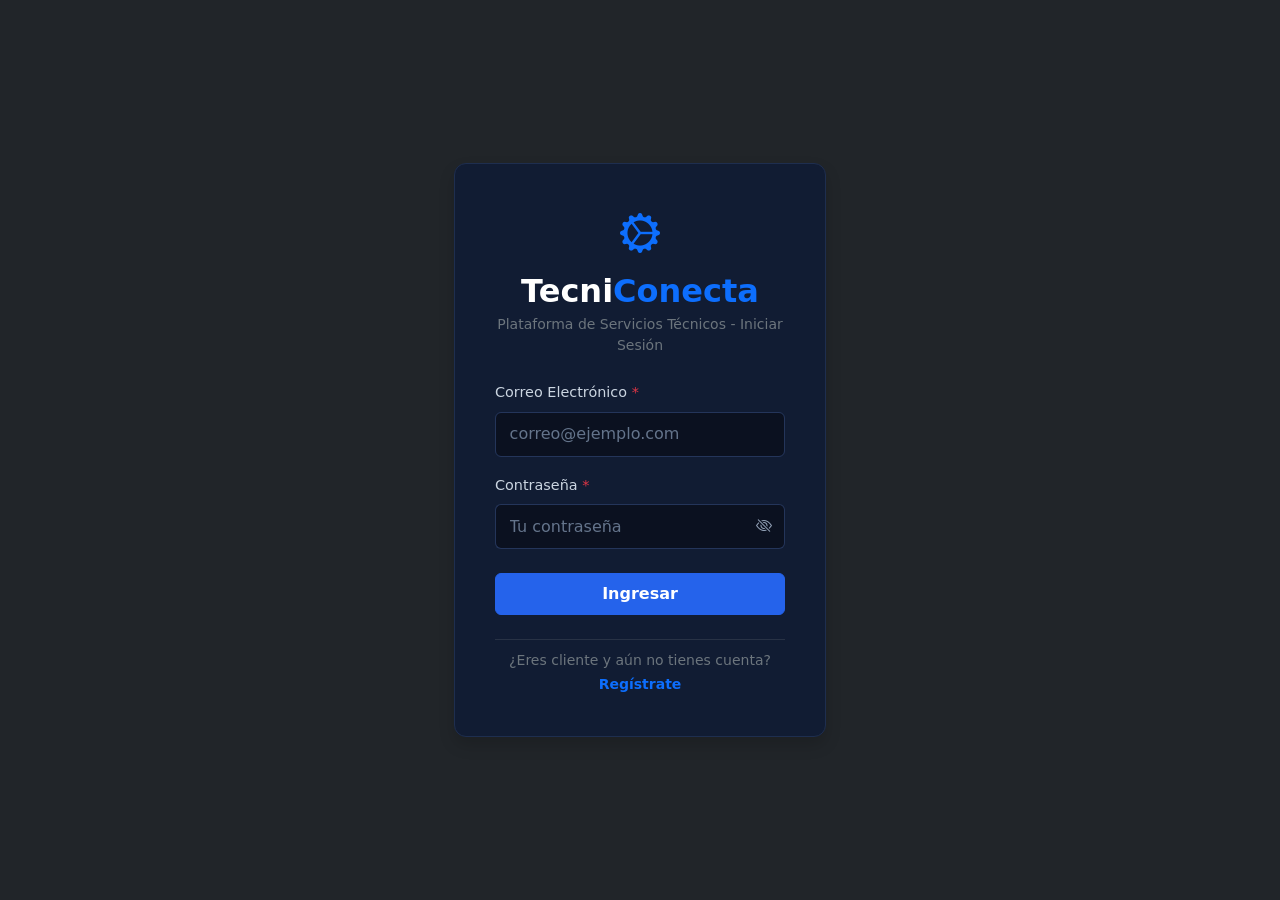
==== vistas/login.html @ 16826fd8 "Inicio de sesion multirol inteligente" ====
<!DOCTYPE html>
<html lang="es">
<head>
    <meta charset="UTF-8">
    <meta name="viewport" content="width=device-width, initial-scale=1.0">
    <title>Iniciar Sesión - TecniConecta</title>
    <link href="https://cdn.jsdelivr.net/npm/bootstrap@5.3.0/dist/css/bootstrap.min.css" rel="stylesheet">
    <link rel="stylesheet" href="https://cdn.jsdelivr.net/npm/bootstrap-icons@1.10.5/font/bootstrap-icons.css">
    <link rel="stylesheet" href="../estilo/login.css">
</head>
<body class="bg-dark text-light">

    <div class="container d-flex align-items-center justify-content-center min-vh-100 py-5">
        <div class="col-12 col-sm-10 col-md-7 col-lg-5 col-xl-4">

            <div class="card card-tecni p-3 p-sm-4 shadow">
                <div class="card-body">

                    <div class="text-center mb-4">
                        <div class="logo-box mb-2">
                            <i class="bi bi-gear-wide-connected fs-1 text-primary"></i>
                        </div>
                        <h2 class="fw-bold mb-1">
                            <span class="text-white">Tecni</span><span class="text-primary">Conecta</span>
                        </h2>
                        <p class="text-secondary small">Plataforma de Servicios Técnicos - Iniciar Sesión</p>
                    </div>

                    <div id="alertContainer"></div>

                    <form id="formLogin" novalidate>

                        <div class="mb-3">
                            <label for="email" class="form-label form-label-tecni">Correo Electrónico <span class="text-danger">*</span></label>
                            <input type="email" class="form-control form-control-tecni" id="email" name="email" placeholder="correo@ejemplo.com" autocomplete="username" required>
                        </div>

                        <div class="mb-4">
                            <label for="password" class="form-label form-label-tecni">Contraseña <span class="text-danger">*</span></label>
                            <div class="input-group">
                                <input type="password" class="form-control form-control-tecni border-end-0" id="password" name="password" placeholder="Tu contraseña" autocomplete="current-password" required>
                                <button class="btn btn-eye border-start-0" type="button" id="togglePassword">
                                    <i class="bi bi-eye-slash" id="iconPassword"></i>
                                </button>
                            </div>
                        </div>

                        <button type="submit" id="btnSubmit" class="btn btn-tecni w-100 py-2 fw-semibold">
                            <span id="btnText">Ingresar</span>
                            <span id="btnSpinner" class="spinner-border spinner-border-sm ms-2 d-none" role="status"></span>
                        </button>
                    </form>

                    <div class="text-center mt-4 pt-2 border-top border-secondary border-opacity-25">
                        <small class="text-secondary">¿Eres cliente y aún no tienes cuenta?
                            <a href="../modulos/Clientes/register-client.html" class="text-primary text-decoration-none fw-semibold">Regístrate</a>
                        </small>
                    </div>

                </div>
            </div>

        </div>
    </div>

    <script src="https://cdn.jsdelivr.net/npm/bootstrap@5.3.0/dist/js/bootstrap.bundle.min.js"></script>
    <script src="../controlador/login.js"></script>
</body>
</html>
---- estilo/login.css ----
body {
    background-color: #0b1120;
    font-family: 'Segoe UI', system-ui, -apple-system, sans-serif;
    color: #f1f5f9;
}

.card-tecni {
    background-color: #111c33;
    border: 1px solid #1e2e4f;
    border-radius: 12px;
}

.logo-box {
    display: inline-block;
}

.form-label-tecni {
    font-size: 0.9rem;
    font-weight: 500;
    color: #cbd5e1;
}

.form-control-tecni {
    background-color: #0b1120;
    border: 1px solid #24355a;
    color: #f8fafc;
    border-radius: 6px;
    padding: 0.6rem 0.85rem;
}

.form-control-tecni:focus {
    background-color: #0b1120;
    border-color: #3b82f6;
    color: #ffffff;
    box-shadow: 0 0 0 3px rgba(59, 130, 246, 0.25);
}

.form-control-tecni::placeholder {
    color: #64748b;
}

.btn-eye {
    background-color: #0b1120;
    border: 1px solid #24355a;
    color: #94a3b8;
    border-radius: 0 6px 6px 0;
}

.btn-eye:hover,
.btn-eye:focus {
    background-color: #17233f;
    border-color: #24355a;
    color: #ffffff;
    box-shadow: none;
}

.btn-tecni {
    background-color: #2563eb;
    border: 1px solid #2563eb;
    color: #ffffff;
    border-radius: 6px;
    transition: background-color 0.2s ease;
}

.btn-tecni:hover {
    background-color: #1d4ed8;
    border-color: #1d4ed8;
    color: #ffffff;
}

.btn-tecni:disabled {
    background-color: #1e3a8a;
    border-color: #1e3a8a;
    color: #94a3b8;
}
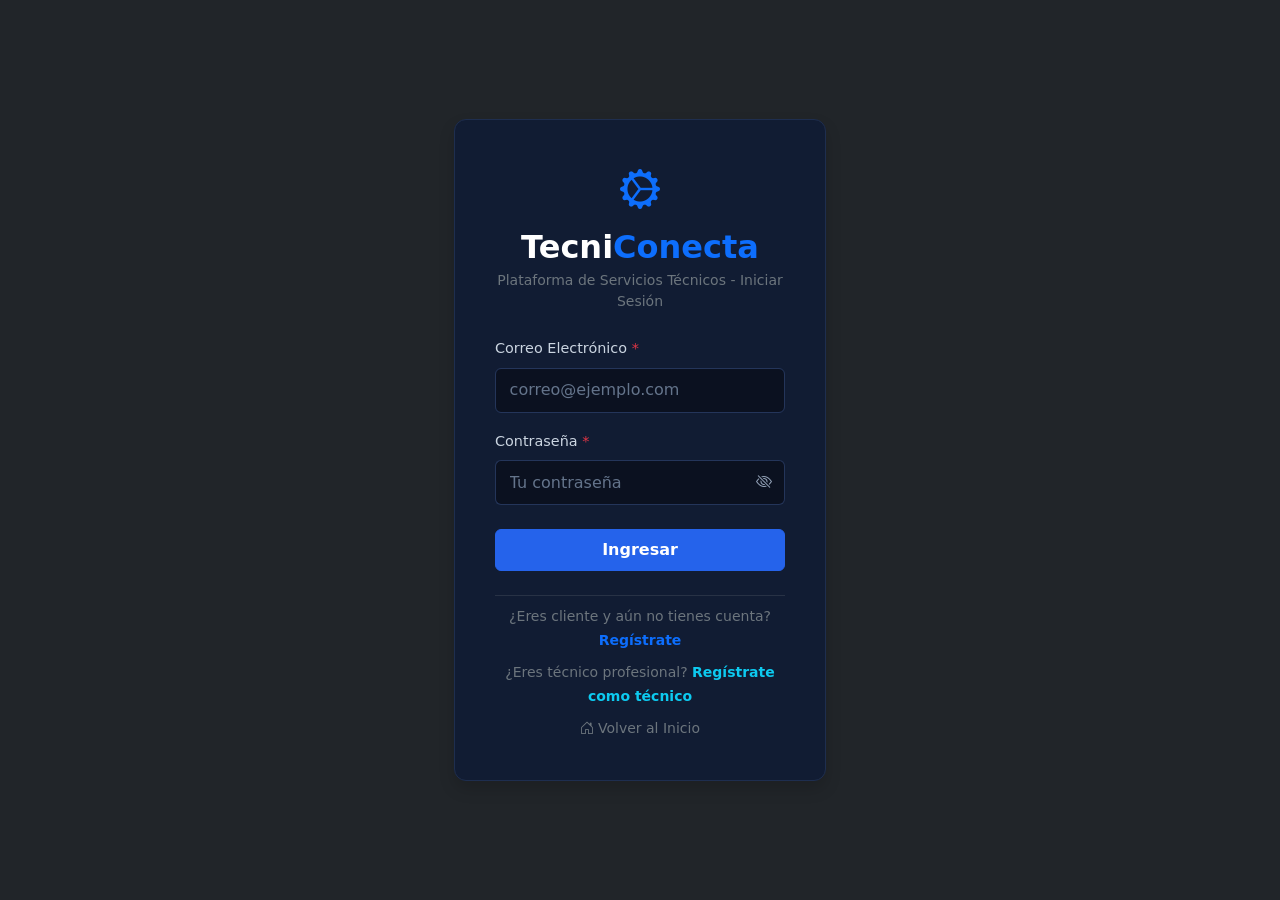
==== commit 8473be69: "reorganizacion de archivos" ====
--- a/vistas/login.html
+++ b/vistas/login.html
@@ -6,7 +6,7 @@
     <title>Iniciar Sesión - TecniConecta</title>
     <link href="https://cdn.jsdelivr.net/npm/bootstrap@5.3.0/dist/css/bootstrap.min.css" rel="stylesheet">
     <link rel="stylesheet" href="https://cdn.jsdelivr.net/npm/bootstrap-icons@1.10.5/font/bootstrap-icons.css">
-    <link rel="stylesheet" href="../estilo/login.css">
+    <link rel="stylesheet" href="../assets/css/login.css">
 </head>
 <body class="bg-dark text-light">
 
@@ -21,7 +21,9 @@
                             <i class="bi bi-gear-wide-connected fs-1 text-primary"></i>
                         </div>
                         <h2 class="fw-bold mb-1">
-                            <span class="text-white">Tecni</span><span class="text-primary">Conecta</span>
+                            <a href="index.html" class="text-decoration-none">
+                                <span class="text-white">Tecni</span><span class="text-primary">Conecta</span>
+                            </a>
                         </h2>
                         <p class="text-secondary small">Plataforma de Servicios Técnicos - Iniciar Sesión</p>
                     </div>
@@ -53,8 +55,16 @@
 
                     <div class="text-center mt-4 pt-2 border-top border-secondary border-opacity-25">
                         <small class="text-secondary">¿Eres cliente y aún no tienes cuenta?
-                            <a href="../modulos/Clientes/register-client.html" class="text-primary text-decoration-none fw-semibold">Regístrate</a>
+                            <a href="cliente/register-client.html" class="text-primary text-decoration-none fw-semibold">Regístrate</a>
                         </small>
+                        <div class="mt-2">
+                            <small class="text-secondary">¿Eres técnico profesional?
+                                <a href="tecnico/register-technician.html" class="text-info text-decoration-none fw-semibold">Regístrate como técnico</a>
+                            </small>
+                        </div>
+                        <div class="mt-2">
+                            <a href="index.html" class="text-secondary text-decoration-none small"><i class="bi bi-house-door me-1"></i>Volver al Inicio</a>
+                        </div>
                     </div>
 
                 </div>
@@ -64,6 +74,6 @@
     </div>
 
     <script src="https://cdn.jsdelivr.net/npm/bootstrap@5.3.0/dist/js/bootstrap.bundle.min.js"></script>
-    <script src="../controlador/login.js"></script>
+    <script src="../assets/js/auth/login.js"></script>
 </body>
-</html>+</html>
--- a/assets/css/login.css
+++ b/assets/css/login.css
@@ -0,0 +1,75 @@
+body {
+    background-color: #0b1120;
+    font-family: 'Segoe UI', system-ui, -apple-system, sans-serif;
+    color: #f1f5f9;
+}
+
+.card-tecni {
+    background-color: #111c33;
+    border: 1px solid #1e2e4f;
+    border-radius: 12px;
+}
+
+.logo-box {
+    display: inline-block;
+}
+
+.form-label-tecni {
+    font-size: 0.9rem;
+    font-weight: 500;
+    color: #cbd5e1;
+}
+
+.form-control-tecni {
+    background-color: #0b1120;
+    border: 1px solid #24355a;
+    color: #f8fafc;
+    border-radius: 6px;
+    padding: 0.6rem 0.85rem;
+}
+
+.form-control-tecni:focus {
+    background-color: #0b1120;
+    border-color: #3b82f6;
+    color: #ffffff;
+    box-shadow: 0 0 0 3px rgba(59, 130, 246, 0.25);
+}
+
+.form-control-tecni::placeholder {
+    color: #64748b;
+}
+
+.btn-eye {
+    background-color: #0b1120;
+    border: 1px solid #24355a;
+    color: #94a3b8;
+    border-radius: 0 6px 6px 0;
+}
+
+.btn-eye:hover,
+.btn-eye:focus {
+    background-color: #17233f;
+    border-color: #24355a;
+    color: #ffffff;
+    box-shadow: none;
+}
+
+.btn-tecni {
+    background-color: #2563eb;
+    border: 1px solid #2563eb;
+    color: #ffffff;
+    border-radius: 6px;
+    transition: background-color 0.2s ease;
+}
+
+.btn-tecni:hover {
+    background-color: #1d4ed8;
+    border-color: #1d4ed8;
+    color: #ffffff;
+}
+
+.btn-tecni:disabled {
+    background-color: #1e3a8a;
+    border-color: #1e3a8a;
+    color: #94a3b8;
+}
